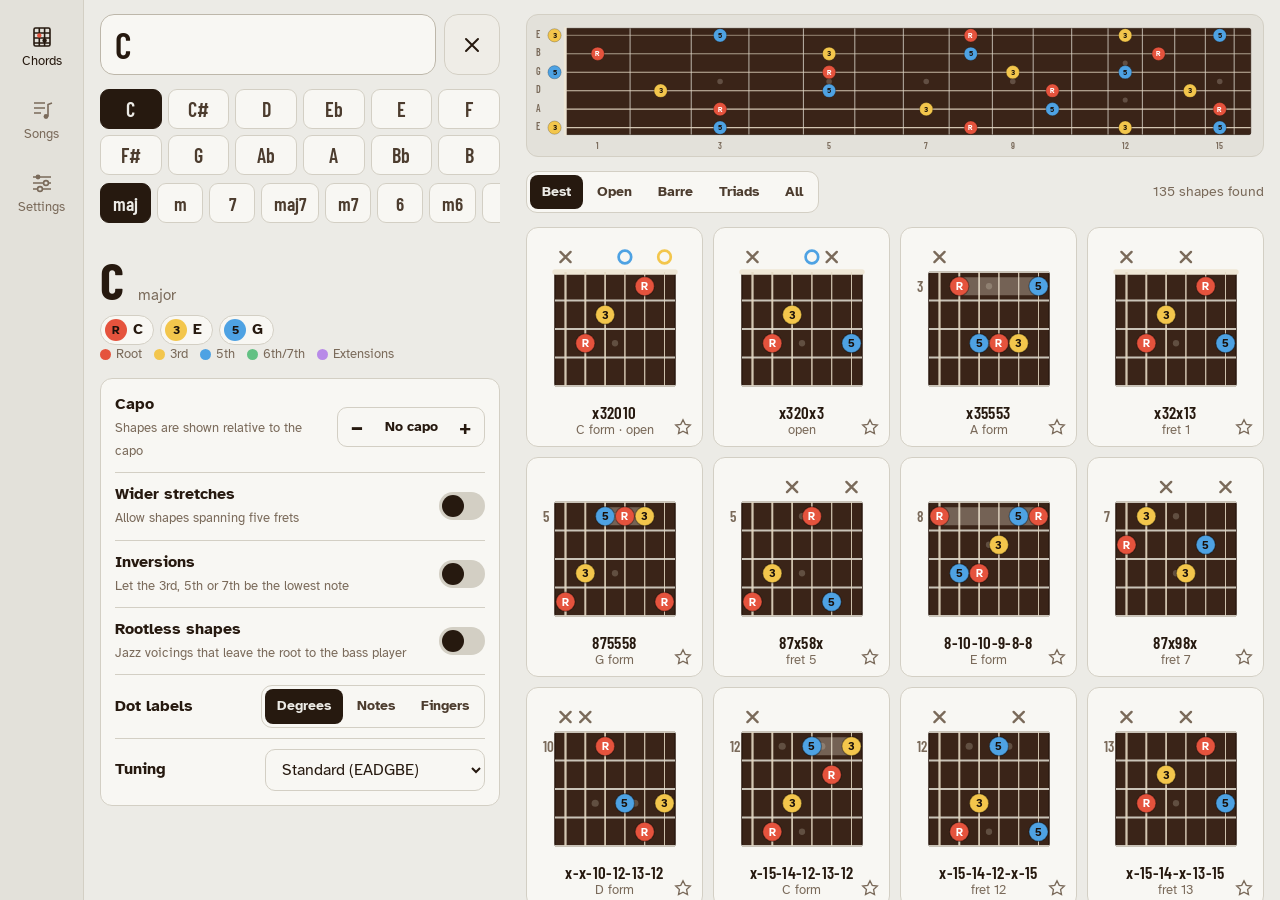
==== index.html @ b43f331a "Fretwise 1.0.0: chord finder, songs, Android shell Co-Authored-By: Claude Opus 5.5 <noreply@anthropi" ====
<!doctype html>
<html lang="en">
<head>
<meta charset="utf-8">
<meta name="viewport" content="width=device-width, initial-scale=1, viewport-fit=cover">
<title>Fretwise</title>
<meta name="description" content="Chord shapes, neck maps and song sheets for guitar.">
<meta name="theme-color" content="#1d1511">
<meta name="apple-mobile-web-app-capable" content="yes">
<meta name="mobile-web-app-capable" content="yes">
<meta name="apple-mobile-web-app-status-bar-style" content="black-translucent">
<meta name="apple-mobile-web-app-title" content="Fretwise">
<link rel="manifest" href="manifest.webmanifest">
<link rel="icon" href="icons/icon-192.png">
<link rel="apple-touch-icon" href="icons/apple-touch-icon.png">
<link rel="stylesheet" href="css/app.css">
</head>
<body>
<div id="app">
  <main id="view" tabindex="-1"></main>
  <nav class="tabs" aria-label="Sections">
    <button data-go="#/chords" aria-label="Chords">
      <svg viewBox="0 0 26 26" fill="none" stroke="currentColor" stroke-width="1.6" aria-hidden="true"><rect x="5" y="4" width="16" height="18" rx="1.5"/><path d="M5 9h16M5 14h16M5 19h16M10.3 4v18M15.6 4v18"/><circle class="ac" cx="10.3" cy="11.5" r="2.2" fill="currentColor" stroke="none"/><circle cx="15.6" cy="16.5" r="2.2" fill="currentColor" stroke="none"/></svg>
      <span>Chords</span>
    </button>
    <button data-go="#/songs" aria-label="Songs">
      <svg viewBox="0 0 26 26" fill="none" stroke="currentColor" stroke-width="1.6" aria-hidden="true"><path d="M5 6h11M5 11h11M5 16h7"/><path d="M19 19.5V7.5l4-1.5"/><circle class="ac" cx="17" cy="19.5" r="2.4" fill="currentColor" stroke="none"/></svg>
      <span>Songs</span>
    </button>
    <button data-go="#/settings" aria-label="Settings">
      <svg viewBox="0 0 26 26" fill="none" stroke="currentColor" stroke-width="1.6" aria-hidden="true"><path d="M4 7h18M4 13h18M4 19h18"/><circle class="ac" cx="9" cy="7" r="2.4" fill="currentColor" stroke="none"/><circle cx="17" cy="13" r="2.4" fill="var(--bg-2)"/><circle cx="11" cy="19" r="2.4" fill="var(--bg-2)"/></svg>
      <span>Settings</span>
    </button>
  </nav>
</div>
<div id="toast" class="hidden" role="status" aria-live="polite"></div>
<script type="module" src="js/app.js"></script>
</body>
</html>
---- css/app.css ----
@font-face { font-family: "Atkinson"; src: url(../fonts/atkinson-hyperlegible-latin-400-normal.woff2) format("woff2"); font-weight: 400; font-display: swap; }
@font-face { font-family: "Atkinson"; src: url(../fonts/atkinson-hyperlegible-latin-700-normal.woff2) format("woff2"); font-weight: 700; font-display: swap; }
@font-face { font-family: "Barlow C"; src: url(../fonts/barlow-condensed-latin-500-normal.woff2) format("woff2"); font-weight: 500; font-display: swap; }
@font-face { font-family: "Barlow C"; src: url(../fonts/barlow-condensed-latin-600-normal.woff2) format("woff2"); font-weight: 600; font-display: swap; }
@font-face { font-family: "Barlow C"; src: url(../fonts/barlow-condensed-latin-700-normal.woff2) format("woff2"); font-weight: 700; font-display: swap; }

/* Stage: dark, warm, for dim rooms and gigs */
:root, :root[data-theme="stage"] {
  --bg: #1d1511;
  --bg-2: #241a15;
  --panel: #2b201a;
  --panel-2: #352820;
  --line: #4a392d;
  --line-2: #5d483a;
  --ink: #f2eadf;
  --ink-2: #d2c4b2;
  --muted: #a08d79;
  --chord: #f0bc68;
  --focus: #8fd0ff;
  --on-accent: #1d1511;
  --shadow: 0 10px 30px rgba(0, 0, 0, .45);
  color-scheme: dark;
}
/* Day: pale, for practice by a window */
:root[data-theme="day"] {
  --bg: #ecebe6;
  --bg-2: #e3e1da;
  --panel: #f8f7f3;
  --panel-2: #efede7;
  --line: #d3cfc4;
  --line-2: #bdb7aa;
  --ink: #26190f;
  --ink-2: #4c3c2e;
  --muted: #7a6a5a;
  --chord: #a3511c;
  --focus: #1d6fb8;
  --on-accent: #fff;
  --shadow: 0 10px 30px rgba(60, 40, 20, .18);
  color-scheme: light;
}
@media (prefers-color-scheme: light) {
  :root:not([data-theme]) , :root[data-theme="auto"] {
    --bg: #ecebe6; --bg-2: #e3e1da; --panel: #f8f7f3; --panel-2: #efede7; --line: #d3cfc4; --line-2: #bdb7aa;
    --ink: #26190f; --ink-2: #4c3c2e; --muted: #7a6a5a; --chord: #a3511c; --focus: #1d6fb8; --on-accent: #fff;
    --shadow: 0 10px 30px rgba(60, 40, 20, .18); color-scheme: light;
  }
}
:root {
  /* Degree colours: the same in both themes so a shape always reads the same */
  --deg-root: #e5533d;
  --deg-third: #f3c64c;
  --deg-fifth: #4ea2e3;
  --deg-seventh: #63c184;
  --deg-ext: #b88ae8;
  --deg-bass: #a8a196;
  /* The fretboard itself */
  --wood: #3a2418;
  --wood-edge: #2a190f;
  --fret: #c9c3b8;
  --nut: #efe7d6;
  --string: #e4d8c3;
  --inlay: #efe7d8;
  --font-ui: "Atkinson", system-ui, -apple-system, "Segoe UI", Roboto, sans-serif;
  --font-chord: "Barlow C", "Roboto Condensed", "Arial Narrow", sans-serif;
  --r: 12px;
  --safe-t: env(safe-area-inset-top, 0px);
  --safe-b: env(safe-area-inset-bottom, 0px);
  --safe-l: env(safe-area-inset-left, 0px);
  --safe-r: env(safe-area-inset-right, 0px);
}

* { box-sizing: border-box; }
html, body { margin: 0; height: 100%; }
body {
  background: var(--bg);
  color: var(--ink);
  font: 400 16px/1.45 var(--font-ui);
  -webkit-text-size-adjust: 100%;
  -webkit-tap-highlight-color: transparent;
  overscroll-behavior-y: none;
}
button, input, select, textarea { font: inherit; color: inherit; }
button { cursor: pointer; }
:focus-visible { outline: 2px solid var(--focus); outline-offset: 2px; }
.hidden { display: none !important; }
.muted { color: var(--muted); }
.sr { position: absolute; width: 1px; height: 1px; overflow: hidden; clip: rect(0 0 0 0); }

/* ---------- shell ---------- */
#app { display: grid; height: 100%; grid-template-rows: 1fr auto; }
#view { overflow-y: auto; overflow-x: hidden; -webkit-overflow-scrolling: touch; padding-top: var(--safe-t); padding-left: var(--safe-l); padding-right: var(--safe-r); }
nav.tabs {
  display: flex; justify-content: space-around;
  background: var(--bg-2); border-top: 1px solid var(--line);
  padding: 4px 8px calc(4px + var(--safe-b));
}
nav.tabs button {
  flex: 1; max-width: 160px; background: none; border: 0; padding: 6px 4px 4px;
  display: flex; flex-direction: column; align-items: center; gap: 2px;
  color: var(--muted); font-size: 13px; border-radius: 10px;
}
nav.tabs button svg { width: 26px; height: 26px; }
nav.tabs button[aria-current="page"] { color: var(--ink); }
nav.tabs button[aria-current="page"] svg .ac { fill: var(--deg-root); }

@media (min-width: 900px) {
  #app { grid-template-columns: 84px 1fr; grid-template-rows: 1fr; }
  nav.tabs { order: -1; flex-direction: column; justify-content: flex-start; gap: 6px; border-top: 0; border-right: 1px solid var(--line); padding: calc(14px + var(--safe-t)) 6px 14px calc(6px + var(--safe-l)); }
  nav.tabs button { flex: 0; padding: 10px 4px; }
  #view { padding-left: 0; }
}

.page { padding: 14px 16px 40px; max-width: 1400px; margin: 0 auto; }
.page h1 { font: 700 26px/1.2 var(--font-ui); margin: 6px 0 14px; letter-spacing: -.01em; }
.row { display: flex; gap: 8px; align-items: center; flex-wrap: wrap; }
.grow { flex: 1; min-width: 0; }

.btn {
  display: inline-flex; align-items: center; justify-content: center; gap: 6px;
  min-height: 42px; padding: 0 14px; border-radius: 10px;
  background: var(--panel-2); border: 1px solid var(--line); color: var(--ink);
  font-weight: 700; font-size: 15px; white-space: nowrap;
}
.btn svg { width: 20px; height: 20px; }
.btn.pri { background: var(--ink); color: var(--bg); border-color: var(--ink); }
.btn.ghost { background: none; border-color: transparent; }
.btn.sm { min-height: 34px; padding: 0 10px; font-size: 14px; border-radius: 8px; }
.btn.icon { padding: 0; width: 42px; }
.btn.sm.icon { width: 34px; }
.btn.danger { color: var(--deg-root); }
.btn:disabled { opacity: .4; cursor: default; }

.inp, .sel, textarea.inp {
  background: var(--panel); border: 1px solid var(--line); border-radius: 10px;
  min-height: 42px; padding: 8px 12px; width: 100%;
}
textarea.inp { min-height: 50vh; font: 400 15px/1.5 ui-monospace, "SF Mono", Menlo, Consolas, monospace; resize: vertical; white-space: pre; overflow-wrap: normal; overflow-x: auto; }
label.f { display: grid; gap: 4px; font-size: 14px; color: var(--muted); }
label.f > span { font-weight: 700; color: var(--ink-2); }

.seg { display: inline-flex; background: var(--panel); border: 1px solid var(--line); border-radius: 11px; padding: 3px; gap: 2px; overflow-x: auto; max-width: 100%; scrollbar-width: none; }
.seg::-webkit-scrollbar { display: none; }
.seg button { border: 0; background: none; padding: 7px 12px; border-radius: 8px; color: var(--ink-2); font-weight: 700; font-size: 14px; white-space: nowrap; }
.seg button[aria-pressed="true"] { background: var(--ink); color: var(--bg); }

.stepper { display: inline-flex; align-items: center; background: var(--panel); border: 1px solid var(--line); border-radius: 10px; }
.stepper button { background: none; border: 0; width: 38px; height: 38px; font-size: 20px; font-weight: 700; color: var(--ink); }
.stepper output { min-width: 70px; text-align: center; font-weight: 700; font-size: 14px; }
.stepper output small { display: block; font-weight: 400; color: var(--muted); font-size: 11.5px; line-height: 1; }

.toggle { display: flex; align-items: center; gap: 12px; padding: 10px 0; }
.toggle input { appearance: none; width: 46px; height: 28px; border-radius: 14px; background: var(--line); position: relative; flex: none; margin: 0; transition: background .15s; }
.toggle input::after { content: ""; position: absolute; top: 3px; left: 3px; width: 22px; height: 22px; border-radius: 50%; background: var(--ink); transition: transform .15s; }
.toggle input:checked { background: var(--deg-seventh); }
.toggle input:checked::after { transform: translateX(18px); background: #fff; }
.toggle .t { flex: 1; }
.toggle .t b { display: block; }
.toggle .t small { color: var(--muted); }

/* ---------- chord finder ---------- */
.finder { display: grid; gap: 14px; grid-template-columns: minmax(0, 1fr); }
.symbol-bar { display: flex; gap: 8px; align-items: stretch; }
.symbol-input {
  flex: 1; min-width: 0; background: var(--panel); border: 1px solid var(--line-2); border-radius: 14px;
  font: 600 36px/1 var(--font-chord); padding: 8px 14px; color: var(--ink); letter-spacing: .01em;
}
.symbol-input::placeholder { color: var(--muted); font-weight: 500; }
.symbol-bar .btn { min-height: 56px; width: 56px; border-radius: 14px; padding: 0; }
.symbol-bar .btn svg { width: 24px; height: 24px; }

.keypad { display: grid; gap: 8px; grid-template-columns: minmax(0, 1fr); }
.roots { display: grid; grid-template-columns: repeat(6, 1fr); gap: 6px; }
.roots button, .quals button {
  background: var(--panel); border: 1px solid var(--line); border-radius: 9px; min-height: 40px;
  font: 600 20px/1 var(--font-chord); color: var(--ink-2);
}
.roots button[aria-pressed="true"], .quals button[aria-pressed="true"] { background: var(--ink); color: var(--bg); border-color: var(--ink); }
.quals { display: flex; gap: 6px; overflow-x: auto; padding-bottom: 2px; scrollbar-width: none; }
.quals::-webkit-scrollbar { display: none; }
.quals button { flex: none; padding: 0 12px; font-size: 19px; min-width: 46px; }
.recent { display: flex; gap: 6px; flex-wrap: wrap; align-items: center; }
.recent .lbl { font-size: 13px; color: var(--muted); margin-right: 2px; }
.recent button { background: none; border: 1px solid var(--line); border-radius: 999px; padding: 3px 11px; font: 600 17px/1.2 var(--font-chord); color: var(--ink-2); }

.chord-head { display: flex; align-items: baseline; gap: 14px; flex-wrap: wrap; }
.chord-head h2 { font: 700 52px/1 var(--font-chord); margin: 0; letter-spacing: -.005em; }
.chord-head .desc { color: var(--muted); font-size: 15px; }
.tones { display: flex; gap: 6px; flex-wrap: wrap; margin-top: 8px; }
.tone { display: inline-flex; align-items: center; gap: 6px; padding: 3px 10px 3px 4px; border-radius: 999px; background: var(--panel); border: 1px solid var(--line); font-size: 15px; }
.tone i { font: 700 12px/1 var(--font-ui); font-style: normal; min-width: 22px; height: 22px; padding: 0 5px; border-radius: 11px; display: inline-grid; place-items: center; color: #1b120c; }
.tone.opt { opacity: .7; border-style: dashed; }
.tone b { font-weight: 700; }
.hint { color: var(--muted); font-size: 14px; }
.err { color: var(--deg-root); font-weight: 700; }

.neck-wrap { overflow-x: auto; border-radius: 12px; background: var(--bg-2); border: 1px solid var(--line); padding: 8px 6px 2px; scrollbar-width: thin; }
.neck-wrap svg { display: block; width: 860px; height: auto; }
@media (min-width: 1150px) { .neck-wrap svg { width: 100%; } }

.shape-tools { display: flex; gap: 10px; flex-wrap: wrap; align-items: center; justify-content: space-between; }
.count { color: var(--muted); font-size: 14px; }
.group-title { font: 700 15px/1.2 var(--font-ui); color: var(--ink-2); margin: 16px 0 8px; }

.vgrid { display: grid; grid-template-columns: repeat(auto-fill, minmax(150px, 1fr)); gap: 10px; }
@media (max-width: 420px) { .vgrid { grid-template-columns: repeat(2, 1fr); gap: 8px; } }
.vcard {
  position: relative; background: var(--panel); border: 1px solid var(--line); border-radius: var(--r);
  padding: 8px 6px 8px; display: flex; flex-direction: column; align-items: center; text-align: center;
}
.vcard[aria-selected="true"] { border-color: var(--ink-2); box-shadow: 0 0 0 1px var(--ink-2) inset; }
.vcard .hit { position: absolute; inset: 0; background: none; border: 0; border-radius: var(--r); }
.vcard svg.cbox { width: 100%; max-width: 150px; height: auto; pointer-events: none; }
.vcard .cap { font: 600 17px/1.15 var(--font-chord); color: var(--ink); letter-spacing: .02em; margin-top: 2px; }
.vcard .tags { font-size: 12.5px; color: var(--muted); line-height: 1.25; min-height: 1.25em; }
.vcard .star { position: absolute; bottom: 2px; right: 2px; z-index: 1; background: none; border: 0; width: 34px; height: 34px; display: grid; place-items: center; color: var(--muted); }
.vcard .star svg { width: 20px; height: 20px; }
.vcard .star[aria-pressed="true"] { color: var(--deg-third); }
.more { display: flex; justify-content: center; margin-top: 14px; }

/* chord box drawing */
svg .wood { fill: var(--wood); stroke: var(--wood-edge); stroke-width: 1; }
svg .fret { stroke: var(--fret); stroke-width: 1.2; }
svg .nut { stroke: var(--nut); stroke-width: 3.6; stroke-linecap: round; }
svg .string { stroke: var(--string); opacity: .9; }
svg .inlay { fill: var(--inlay); opacity: .22; }
svg .fretno { font: 600 10px var(--font-chord); fill: var(--muted); }
svg .mute { stroke: var(--muted); stroke-width: 1.6; stroke-linecap: round; fill: none; }
svg .barre { fill: var(--nut); opacity: .32; }
svg .open { fill: none; stroke-width: 1.8; }
svg .open.deg-root { stroke: var(--deg-root); }
svg .open.deg-third { stroke: var(--deg-third); }
svg .open.deg-fifth { stroke: var(--deg-fifth); }
svg .open.deg-seventh { stroke: var(--deg-seventh); }
svg .open.deg-ext { stroke: var(--deg-ext); }
svg .open.deg-bass, svg .open.deg-x { stroke: var(--deg-bass); }
svg .dot circle, svg .nd circle { stroke: rgba(0, 0, 0, .35); stroke-width: .8; }
svg .dot text { font: 700 7.4px var(--font-ui); fill: #1b120c; }
svg .dot text.small { font-size: 6px; }
svg .deg-root circle { fill: var(--deg-root); }
svg .deg-third circle { fill: var(--deg-third); }
svg .deg-fifth circle { fill: var(--deg-fifth); }
svg .deg-seventh circle { fill: var(--deg-seventh); }
svg .deg-ext circle { fill: var(--deg-ext); }
svg .deg-bass circle { fill: var(--deg-bass); }
svg .deg-root text { fill: #fff; }
svg.neck .strname { font: 600 13px var(--font-chord); fill: var(--muted); }
svg.neck .fretno { font-size: 12px; }
svg.neck .nd text { font: 700 9.6px var(--font-ui); fill: #1b120c; pointer-events: none; }
svg.neck .nd.deg-root text { fill: #fff; }
svg.neck .nd.dim circle { fill-opacity: .18; stroke-width: 1.2; }
svg.neck .nd.dim.deg-root circle { stroke: var(--deg-root); }
svg.neck .nd.dim.deg-third circle { stroke: var(--deg-third); }
svg.neck .nd.dim.deg-fifth circle { stroke: var(--deg-fifth); }
svg.neck .nd.dim.deg-seventh circle { stroke: var(--deg-seventh); }
svg.neck .nd.dim.deg-ext circle { stroke: var(--deg-ext); }
svg.neck .nd.dim text { fill: var(--ink-2); opacity: .75; }
svg.neck .nd { cursor: pointer; }
svg.neck .mutex { font: 700 13px var(--font-ui); fill: var(--muted); }

.legend { display: flex; gap: 12px; flex-wrap: wrap; font-size: 13px; color: var(--muted); }
.legend span { display: inline-flex; align-items: center; gap: 5px; }
.legend i { width: 11px; height: 11px; border-radius: 50%; display: inline-block; }

.opts-inline { display: none; }
@media (min-width: 900px) { .opts-inline { display: block; } .opts-btn { display: none !important; } }
.options-panel { background: var(--panel); border: 1px solid var(--line); border-radius: var(--r); padding: 4px 14px; }
.options-panel .toggle + .toggle { border-top: 1px solid var(--line); }

@media (min-width: 900px) {
  .finder { grid-template-columns: minmax(330px, 400px) minmax(0, 1fr); align-items: start; column-gap: 26px; }
  .finder .left { position: sticky; top: 14px; display: grid; gap: 14px; }
  .finder .right { display: grid; gap: 14px; min-width: 0; }
  .finder .neck-row { grid-column: 1 / -1; }
}
.finder .left, .finder .right { display: grid; gap: 14px; min-width: 0; grid-template-columns: minmax(0, 1fr); }

/* ---------- songs ---------- */
.song-list { display: grid; gap: 8px; }
.song-item {
  display: grid; grid-template-columns: 1fr auto; gap: 2px 10px; text-align: left; width: 100%;
  background: var(--panel); border: 1px solid var(--line); border-radius: var(--r); padding: 12px 14px;
}
.song-item .t { font-weight: 700; font-size: 17px; }
.song-item .a { color: var(--muted); font-size: 14px; grid-column: 1; }
.song-item .k { grid-row: 1 / span 2; grid-column: 2; align-self: center; font: 600 22px/1 var(--font-chord); color: var(--chord); }
.song-item .ch { grid-column: 1 / -1; font: 500 15px/1.3 var(--font-chord); color: var(--ink-2); white-space: nowrap; overflow: hidden; text-overflow: ellipsis; }
.empty { text-align: center; padding: 40px 16px; color: var(--muted); }
.empty b { display: block; color: var(--ink); font-size: 18px; margin-bottom: 4px; }

.song-top { position: sticky; top: 0; z-index: 5; background: var(--bg); padding: 10px 16px 10px; border-bottom: 1px solid var(--line); }
.song-top .title { display: flex; align-items: center; gap: 8px; }
.song-top h1 { font: 700 21px/1.15 var(--font-ui); margin: 0; }
.song-top .by { color: var(--muted); font-size: 14px; }
.song-tools { display: flex; gap: 8px; flex-wrap: wrap; align-items: center; margin-top: 10px; }
.song-tools .sounds { font-size: 13px; color: var(--muted); }
@media (max-width: 899px) {
  .song-tools { flex-wrap: nowrap; overflow-x: auto; margin: 10px -16px 0; padding: 0 16px; scrollbar-width: none; }
  .song-tools::-webkit-scrollbar { display: none; }
  .song-tools > * { flex: none; }
}
.song-body-wrap { display: grid; }
@media (min-width: 900px) {
  .song-body-wrap { grid-template-columns: 1fr 300px; }
  .song-body-wrap .side { position: sticky; top: 132px; align-self: start; max-height: calc(100vh - 150px); overflow-y: auto; padding: 14px 16px 30px 6px; }
  .song-body-wrap .side .vgrid { grid-template-columns: 1fr 1fr; }
}
@media (max-width: 899px) { .song-body-wrap .side { display: none; } }
.song-strip { display: flex; gap: 8px; overflow-x: auto; padding: 10px 16px 4px; scrollbar-width: none; }
.song-strip::-webkit-scrollbar { display: none; }
.song-strip .vcard { flex: none; width: 104px; padding: 4px 4px 6px; }
.song-strip .vcard .cap { font-size: 18px; }
.song-strip .vcard .tags { display: none; }
@media (min-width: 900px) { .song-strip { display: none; } }

.song-body { padding: 10px 16px 50vh; font-size: var(--song-font, 20px); line-height: 1.25; max-width: 900px; }
.song-body .meta { color: var(--muted); font-size: 14px; margin-bottom: 10px; }
.sec { margin: 0 0 1.1em; }
.sec-label { font: 700 .72em/1.2 var(--font-ui); color: var(--muted); margin-bottom: .35em; }
.sec.chorus { border-left: 3px solid var(--line-2); padding-left: .7em; }
.line { display: flex; flex-wrap: wrap; align-items: flex-end; min-height: 1.25em; }
.line + .line { margin-top: .12em; }
.chunk { display: inline-flex; flex-direction: column; white-space: pre; }
.chunk .c { font: 600 1.02em/1.15 var(--font-chord); color: var(--chord); padding-right: .4em; min-height: 1.15em; cursor: pointer; }
.chunk .c:empty { cursor: default; }
.line.nochords .c { display: none; }
.line.chords-only .l { display: none; }
.line.chords-only .c { padding-right: .9em; }
.cmt { font-style: italic; color: var(--muted); font-size: .8em; margin: .3em 0; }
.ref { font-weight: 700; color: var(--ink-2); font-size: .85em; }
.blank { height: .7em; }
pre.tab { font: 400 .7em/1.3 ui-monospace, Menlo, Consolas, monospace; overflow-x: auto; margin: .3em 0; }
.grid-bars { display: grid; grid-template-columns: repeat(4, 1fr); border-left: 2px solid var(--line-2); margin-bottom: 4px; }
.grid-bars .bar { border-right: 2px solid var(--line-2); padding: .25em .5em; min-height: 2.2em; display: flex; gap: .6em; align-items: center; font: 600 1.05em/1.1 var(--font-chord); color: var(--chord); }
.grid-bars .bar .rn { display: block; font: 400 .55em/1 var(--font-ui); color: var(--muted); }
.grid-bars .bar span { cursor: pointer; }

.chart .sec-chart { margin-bottom: 1.1em; }
.chips { display: flex; flex-wrap: wrap; gap: .4em; }
.chip { background: var(--panel); border: 1px solid var(--line); border-radius: 10px; padding: .25em .6em .3em; text-align: center; cursor: pointer; }
.chip b { display: block; font: 600 1.05em/1.1 var(--font-chord); color: var(--chord); }
.chip small { display: block; font-size: .6em; color: var(--muted); }

/* ---------- sheet (bottom sheet / dialog) ---------- */
.scrim { position: fixed; inset: 0; background: rgba(10, 6, 4, .55); z-index: 40; }
.sheet {
  position: fixed; left: 0; right: 0; bottom: 0; z-index: 41; max-height: 86vh; overflow-y: auto;
  background: var(--bg-2); border-top: 1px solid var(--line-2); border-radius: 18px 18px 0 0;
  padding: 10px 16px calc(20px + var(--safe-b)); box-shadow: var(--shadow);
}
@media (min-width: 900px) {
  .sheet { left: 50%; right: auto; bottom: auto; top: 50%; transform: translate(-50%, -50%); width: min(760px, 92vw); border-radius: 18px; border: 1px solid var(--line-2); }
}
.sheet .grab { width: 40px; height: 4px; border-radius: 2px; background: var(--line-2); margin: 0 auto 10px; }
.sheet h2 { font: 700 20px/1.2 var(--font-ui); margin: 0 0 4px; }
.sheet .sheet-head { display: flex; align-items: center; justify-content: space-between; gap: 10px; margin-bottom: 10px; }

#toast { position: fixed; left: 50%; bottom: calc(86px + var(--safe-b)); transform: translateX(-50%); background: var(--ink); color: var(--bg); padding: 10px 16px; border-radius: 10px; font-weight: 700; z-index: 60; box-shadow: var(--shadow); max-width: 90vw; text-align: center; }

/* ---------- settings ---------- */
.settings { display: grid; gap: 18px; max-width: 720px; }
.settings section { background: var(--panel); border: 1px solid var(--line); border-radius: var(--r); padding: 6px 16px 10px; }
.settings h2 { font: 700 15px/1.2 var(--font-ui); color: var(--ink-2); margin: 12px 0 6px; }
.settings .f { margin: 8px 0 12px; }
.settings .toggle + .toggle { border-top: 1px solid var(--line); }
.settings p { color: var(--muted); font-size: 14px; margin: 6px 0 10px; }

.editor { display: grid; gap: 12px; max-width: 980px; }
.editor .meta-fields { display: grid; grid-template-columns: 1fr 1fr; gap: 10px; }
@media (max-width: 560px) { .editor .meta-fields { grid-template-columns: 1fr; } }
.editor .help { font-size: 14px; color: var(--muted); }
.editor .help code { background: var(--panel-2); padding: 1px 5px; border-radius: 5px; color: var(--ink-2); }

@media (prefers-reduced-motion: reduce) { * { transition: none !important; scroll-behavior: auto !important; } }
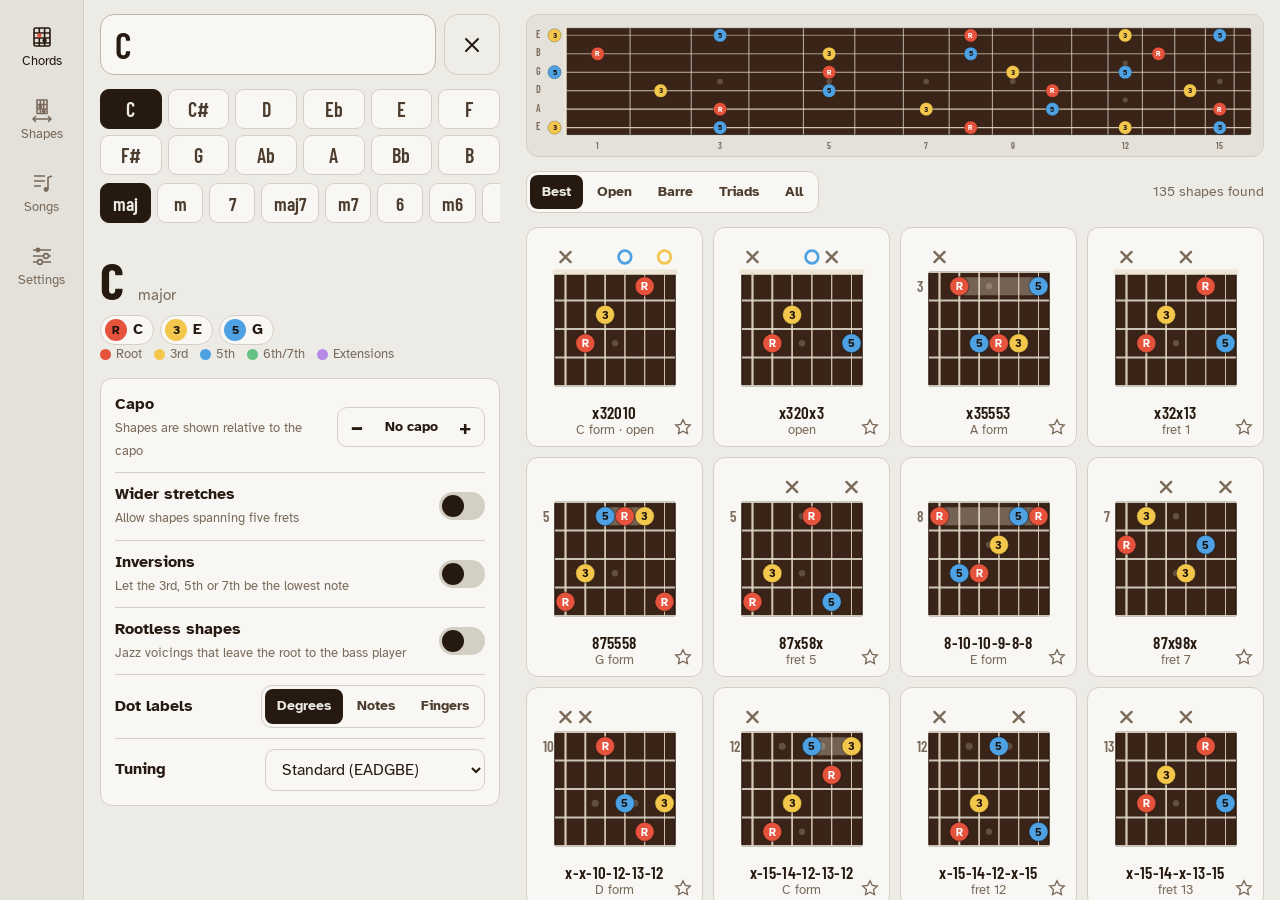
==== commit 1e85371b: "1.1.0: Shapes tab — movable chord shapes by quality with neck practice Co-Authored-By: Claude Opus 5" ====
--- a/index.html
+++ b/index.html
@@ -23,6 +23,10 @@
       <svg viewBox="0 0 26 26" fill="none" stroke="currentColor" stroke-width="1.6" aria-hidden="true"><rect x="5" y="4" width="16" height="18" rx="1.5"/><path d="M5 9h16M5 14h16M5 19h16M10.3 4v18M15.6 4v18"/><circle class="ac" cx="10.3" cy="11.5" r="2.2" fill="currentColor" stroke="none"/><circle cx="15.6" cy="16.5" r="2.2" fill="currentColor" stroke="none"/></svg>
       <span>Chords</span>
     </button>
+    <button data-go="#/shapes" aria-label="Shapes">
+      <svg viewBox="0 0 26 26" fill="none" stroke="currentColor" stroke-width="1.6" stroke-linecap="round" stroke-linejoin="round" aria-hidden="true"><path d="M8 3h10M8 7.5h10M8 12h10M8 16.5h10M8 3v13.5M11.3 3v13.5M14.7 3v13.5M18 3v13.5"/><circle class="ac" cx="11.3" cy="9.75" r="2" fill="currentColor" stroke="none"/><circle cx="14.7" cy="14.25" r="2" fill="currentColor" stroke="none"/><path d="M4 22h18M6.5 19.5L4 22l2.5 2.5M19.5 19.5L22 22l-2.5 2.5"/></svg>
+      <span>Shapes</span>
+    </button>
     <button data-go="#/songs" aria-label="Songs">
       <svg viewBox="0 0 26 26" fill="none" stroke="currentColor" stroke-width="1.6" aria-hidden="true"><path d="M5 6h11M5 11h11M5 16h7"/><path d="M19 19.5V7.5l4-1.5"/><circle class="ac" cx="17" cy="19.5" r="2.4" fill="currentColor" stroke="none"/></svg>
       <span>Songs</span>
--- a/css/app.css
+++ b/css/app.css
@@ -371,3 +371,38 @@
 .editor .help code { background: var(--panel-2); padding: 1px 5px; border-radius: 5px; color: var(--ink-2); }
 
 @media (prefers-reduced-motion: reduce) { * { transition: none !important; scroll-behavior: auto !important; } }
+
+/* ---------- shapes ---------- */
+.quals.wrap { flex-wrap: wrap; overflow: visible; }
+@media (max-width: 899px) { .quals.wrap { flex-wrap: nowrap; overflow-x: auto; margin: 0 -16px; padding: 0 16px 2px; } }
+.shapes-lib { display: grid; gap: 12px; grid-template-columns: minmax(0, 1fr); }
+.shapes-lib h1 { margin-bottom: 2px; }
+.shapes-lib .chord-head { margin-top: 6px; }
+.chipbox { display: inline-flex; align-items: center; gap: 7px; min-height: 38px; padding: 0 12px; border: 1px solid var(--line); border-radius: 10px; background: var(--panel); font-weight: 700; font-size: 14px; color: var(--ink-2); cursor: pointer; }
+.chipbox input { appearance: none; width: 16px; height: 16px; border: 1.6px solid var(--line-2); border-radius: 4px; margin: 0; display: grid; place-items: center; }
+.chipbox input:checked { background: var(--ink); border-color: var(--ink); }
+.chipbox input:checked::after { content: ""; width: 8px; height: 4px; border: solid var(--bg); border-width: 0 0 2px 2px; transform: translateY(-1px) rotate(-45deg); }
+a.vcard.shape { color: inherit; text-decoration: none; }
+a.vcard.shape svg.cbox { pointer-events: none; }
+
+.practice { display: grid; gap: 16px; grid-template-columns: minmax(0, 1fr); padding-top: 16px; }
+.pr-left, .pr-right { display: grid; gap: 14px; min-width: 0; grid-template-columns: minmax(0, 1fr); align-content: start; }
+.pr-box { background: var(--panel); border: 1px solid var(--line); border-radius: var(--r); padding: 12px 8px 4px; display: flex; justify-content: center; }
+.pr-box svg.cbox { width: 100%; max-width: 230px; height: auto; }
+.name-card { display: grid; gap: 2px; justify-items: start; text-align: left; width: 100%; background: var(--panel); border: 1px solid var(--line-2); border-radius: var(--r); padding: 10px 14px 12px; color: var(--muted); font-size: 14px; }
+.name-card .q { font: 700 44px/1 var(--font-chord); color: var(--chord); }
+.name-card.hidden-name { border-style: dashed; }
+.name-card.hidden-name .q { color: var(--muted); }
+.pr-controls { display: grid; gap: 12px; }
+.pr-move { display: flex; gap: 8px; flex-wrap: wrap; align-items: center; }
+.pr-left .toggle { padding: 2px 4px; }
+@media (min-width: 900px) {
+  .practice { grid-template-columns: minmax(260px, 320px) minmax(0, 1fr); column-gap: 26px; align-items: start; }
+}
+@media (max-width: 899px) {
+  .practice { grid-template-columns: minmax(0, 1fr); }
+  .pr-left { grid-template-columns: 132px minmax(0, 1fr); align-items: start; }
+  .pr-left .pr-box { grid-row: span 2; padding: 6px 4px 0; }
+  .name-card .q { font-size: 34px; }
+  .pr-move .seg, .pr-auto .seg { max-width: 100%; }
+}
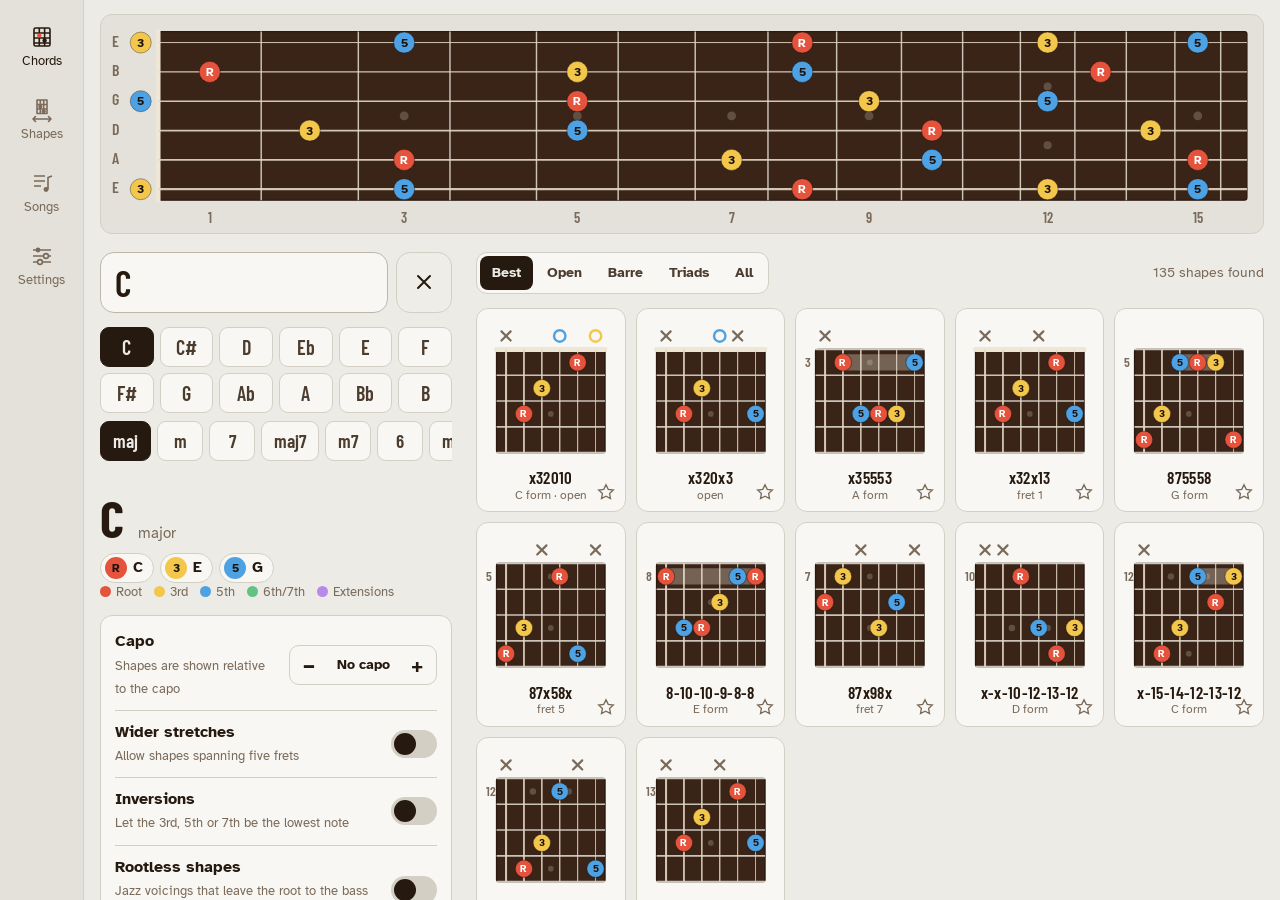
==== commit 53dd3387: "1.2.0: scale the interface to the screen on tablets Everything in the stylesheet is in rem; a small " ====
--- a/index.html
+++ b/index.html
@@ -14,6 +14,34 @@
 <link rel="icon" href="icons/icon-192.png">
 <link rel="apple-touch-icon" href="icons/apple-touch-icon.png">
 <link rel="stylesheet" href="css/app.css">
+<script>
+// Interface size. Everything in the stylesheet is in rem, so this one number scales the whole app.
+// Tablets aim for a layout about 980pt wide in portrait and 1240pt in landscape; phones and desktops stay at 1.
+(function () {
+  var SIZES = { smaller: 0.85, auto: 1, larger: 1.15, largest: 1.3 };
+  function apply() {
+    var size = "auto";
+    try { size = JSON.parse(localStorage.getItem("fretwise.prefs") || "{}").uiSize || "auto"; } catch (e) {}
+    var w = window.innerWidth, h = window.innerHeight;
+    var touch = (navigator.maxTouchPoints || 0) > 0 || (window.matchMedia && matchMedia("(pointer: coarse)").matches);
+    var tablet = touch && Math.min(w, h) >= 700;
+    var s = 1;
+    if (tablet) s = Math.min(2.2, Math.max(1.1, w / (h >= w ? 980 : 1240)));
+    s *= SIZES[size] || 1;
+    var eff = w / s, r = document.documentElement;
+    r.style.fontSize = (16 * s).toFixed(2) + "px";
+    r.classList.toggle("tablet", tablet);
+    r.classList.toggle("wide", eff >= 900);
+    r.classList.toggle("xwide", eff >= 1150);
+    r.classList.toggle("small", eff <= 560);
+    r.classList.toggle("narrow", eff <= 420);
+  }
+  window.__fwScale = apply;
+  apply();
+  window.addEventListener("resize", apply);
+  window.addEventListener("orientationchange", function () { setTimeout(apply, 120); });
+})();
+</script>
 </head>
 <body>
 <div id="app">
--- a/css/app.css
+++ b/css/app.css
@@ -18,7 +18,7 @@
   --chord: #f0bc68;
   --focus: #8fd0ff;
   --on-accent: #1d1511;
-  --shadow: 0 10px 30px rgba(0, 0, 0, .45);
+  --shadow: 0 0.625rem 1.875rem rgba(0, 0, 0, .45);
   color-scheme: dark;
 }
 /* Day: pale, for practice by a window */
@@ -35,14 +35,14 @@
   --chord: #a3511c;
   --focus: #1d6fb8;
   --on-accent: #fff;
-  --shadow: 0 10px 30px rgba(60, 40, 20, .18);
+  --shadow: 0 0.625rem 1.875rem rgba(60, 40, 20, .18);
   color-scheme: light;
 }
 @media (prefers-color-scheme: light) {
   :root:not([data-theme]) , :root[data-theme="auto"] {
     --bg: #ecebe6; --bg-2: #e3e1da; --panel: #f8f7f3; --panel-2: #efede7; --line: #d3cfc4; --line-2: #bdb7aa;
     --ink: #26190f; --ink-2: #4c3c2e; --muted: #7a6a5a; --chord: #a3511c; --focus: #1d6fb8; --on-accent: #fff;
-    --shadow: 0 10px 30px rgba(60, 40, 20, .18); color-scheme: light;
+    --shadow: 0 0.625rem 1.875rem rgba(60, 40, 20, .18); color-scheme: light;
   }
 }
 :root {
@@ -62,7 +62,7 @@
   --inlay: #efe7d8;
   --font-ui: "Atkinson", system-ui, -apple-system, "Segoe UI", Roboto, sans-serif;
   --font-chord: "Barlow C", "Roboto Condensed", "Arial Narrow", sans-serif;
-  --r: 12px;
+  --r: 0.75rem;
   --safe-t: env(safe-area-inset-top, 0px);
   --safe-b: env(safe-area-inset-bottom, 0px);
   --safe-l: env(safe-area-inset-left, 0px);
@@ -74,14 +74,14 @@
 body {
   background: var(--bg);
   color: var(--ink);
-  font: 400 16px/1.45 var(--font-ui);
+  font: 400 1rem/1.45 var(--font-ui);
   -webkit-text-size-adjust: 100%;
   -webkit-tap-highlight-color: transparent;
   overscroll-behavior-y: none;
 }
 button, input, select, textarea { font: inherit; color: inherit; }
 button { cursor: pointer; }
-:focus-visible { outline: 2px solid var(--focus); outline-offset: 2px; }
+:focus-visible { outline: 0.125rem solid var(--focus); outline-offset: 0.125rem; }
 .hidden { display: none !important; }
 .muted { color: var(--muted); }
 .sr { position: absolute; width: 1px; height: 1px; overflow: hidden; clip: rect(0 0 0 0); }
@@ -92,130 +92,131 @@
 nav.tabs {
   display: flex; justify-content: space-around;
   background: var(--bg-2); border-top: 1px solid var(--line);
-  padding: 4px 8px calc(4px + var(--safe-b));
+  padding: 0.25rem 0.5rem calc(0.25rem + var(--safe-b));
 }
 nav.tabs button {
-  flex: 1; max-width: 160px; background: none; border: 0; padding: 6px 4px 4px;
-  display: flex; flex-direction: column; align-items: center; gap: 2px;
-  color: var(--muted); font-size: 13px; border-radius: 10px;
-}
-nav.tabs button svg { width: 26px; height: 26px; }
+  flex: 1; max-width: 10rem; background: none; border: 0; padding: 0.375rem 0.25rem 0.25rem;
+  display: flex; flex-direction: column; align-items: center; gap: 0.125rem;
+  color: var(--muted); font-size: 0.8125rem; border-radius: 0.625rem;
+}
+nav.tabs button svg { width: 1.625rem; height: 1.625rem; }
 nav.tabs button[aria-current="page"] { color: var(--ink); }
 nav.tabs button[aria-current="page"] svg .ac { fill: var(--deg-root); }
 
-@media (min-width: 900px) {
-  #app { grid-template-columns: 84px 1fr; grid-template-rows: 1fr; }
-  nav.tabs { order: -1; flex-direction: column; justify-content: flex-start; gap: 6px; border-top: 0; border-right: 1px solid var(--line); padding: calc(14px + var(--safe-t)) 6px 14px calc(6px + var(--safe-l)); }
-  nav.tabs button { flex: 0; padding: 10px 4px; }
-  #view { padding-left: 0; }
-}
-
-.page { padding: 14px 16px 40px; max-width: 1400px; margin: 0 auto; }
-.page h1 { font: 700 26px/1.2 var(--font-ui); margin: 6px 0 14px; letter-spacing: -.01em; }
-.row { display: flex; gap: 8px; align-items: center; flex-wrap: wrap; }
+html.wide #app { grid-template-columns: 5.25rem 1fr; grid-template-rows: 1fr; }
+html.wide nav.tabs { order: -1; flex-direction: column; justify-content: flex-start; gap: 0.375rem; border-top: 0; border-right: 1px solid var(--line); padding: calc(0.875rem + var(--safe-t)) 0.375rem 0.875rem calc(0.375rem + var(--safe-l)); }
+html.wide nav.tabs button { flex: 0; padding: 0.625rem 0.25rem; }
+html.wide #view { padding-left: 0; }
+
+
+.page { padding: 0.875rem 1rem 2.5rem; max-width: 87.5rem; margin: 0 auto; }
+.page h1 { font: 700 1.625rem/1.2 var(--font-ui); margin: 0.375rem 0 0.875rem; letter-spacing: -.01em; }
+.row { display: flex; gap: 0.5rem; align-items: center; flex-wrap: wrap; }
 .grow { flex: 1; min-width: 0; }
 
 .btn {
-  display: inline-flex; align-items: center; justify-content: center; gap: 6px;
-  min-height: 42px; padding: 0 14px; border-radius: 10px;
+  display: inline-flex; align-items: center; justify-content: center; gap: 0.375rem;
+  min-height: 2.625rem; padding: 0 0.875rem; border-radius: 0.625rem;
   background: var(--panel-2); border: 1px solid var(--line); color: var(--ink);
-  font-weight: 700; font-size: 15px; white-space: nowrap;
-}
-.btn svg { width: 20px; height: 20px; }
+  font-weight: 700; font-size: 0.9375rem; white-space: nowrap;
+}
+.btn svg { width: 1.25rem; height: 1.25rem; }
 .btn.pri { background: var(--ink); color: var(--bg); border-color: var(--ink); }
 .btn.ghost { background: none; border-color: transparent; }
-.btn.sm { min-height: 34px; padding: 0 10px; font-size: 14px; border-radius: 8px; }
-.btn.icon { padding: 0; width: 42px; }
-.btn.sm.icon { width: 34px; }
+.btn.sm { min-height: 2.125rem; padding: 0 0.625rem; font-size: 0.875rem; border-radius: 0.5rem; }
+.btn.icon { padding: 0; width: 2.625rem; }
+.btn.sm.icon { width: 2.125rem; }
 .btn.danger { color: var(--deg-root); }
 .btn:disabled { opacity: .4; cursor: default; }
 
 .inp, .sel, textarea.inp {
-  background: var(--panel); border: 1px solid var(--line); border-radius: 10px;
-  min-height: 42px; padding: 8px 12px; width: 100%;
-}
-textarea.inp { min-height: 50vh; font: 400 15px/1.5 ui-monospace, "SF Mono", Menlo, Consolas, monospace; resize: vertical; white-space: pre; overflow-wrap: normal; overflow-x: auto; }
-label.f { display: grid; gap: 4px; font-size: 14px; color: var(--muted); }
+  background: var(--panel); border: 1px solid var(--line); border-radius: 0.625rem;
+  min-height: 2.625rem; padding: 0.5rem 0.75rem; width: 100%;
+}
+textarea.inp { min-height: 50vh; font: 400 0.9375rem/1.5 ui-monospace, "SF Mono", Menlo, Consolas, monospace; resize: vertical; white-space: pre; overflow-wrap: normal; overflow-x: auto; }
+label.f { display: grid; gap: 0.25rem; font-size: 0.875rem; color: var(--muted); }
 label.f > span { font-weight: 700; color: var(--ink-2); }
 
-.seg { display: inline-flex; background: var(--panel); border: 1px solid var(--line); border-radius: 11px; padding: 3px; gap: 2px; overflow-x: auto; max-width: 100%; scrollbar-width: none; }
+.seg { display: inline-flex; background: var(--panel); border: 1px solid var(--line); border-radius: 0.6875rem; padding: 0.1875rem; gap: 0.125rem; overflow-x: auto; max-width: 100%; scrollbar-width: none; }
 .seg::-webkit-scrollbar { display: none; }
-.seg button { border: 0; background: none; padding: 7px 12px; border-radius: 8px; color: var(--ink-2); font-weight: 700; font-size: 14px; white-space: nowrap; }
+.seg button { border: 0; background: none; padding: 0.4375rem 0.75rem; border-radius: 0.5rem; color: var(--ink-2); font-weight: 700; font-size: 0.875rem; white-space: nowrap; }
 .seg button[aria-pressed="true"] { background: var(--ink); color: var(--bg); }
 
-.stepper { display: inline-flex; align-items: center; background: var(--panel); border: 1px solid var(--line); border-radius: 10px; }
-.stepper button { background: none; border: 0; width: 38px; height: 38px; font-size: 20px; font-weight: 700; color: var(--ink); }
-.stepper output { min-width: 70px; text-align: center; font-weight: 700; font-size: 14px; }
-.stepper output small { display: block; font-weight: 400; color: var(--muted); font-size: 11.5px; line-height: 1; }
-
-.toggle { display: flex; align-items: center; gap: 12px; padding: 10px 0; }
-.toggle input { appearance: none; width: 46px; height: 28px; border-radius: 14px; background: var(--line); position: relative; flex: none; margin: 0; transition: background .15s; }
-.toggle input::after { content: ""; position: absolute; top: 3px; left: 3px; width: 22px; height: 22px; border-radius: 50%; background: var(--ink); transition: transform .15s; }
+.stepper { display: inline-flex; align-items: center; background: var(--panel); border: 1px solid var(--line); border-radius: 0.625rem; }
+.stepper button { background: none; border: 0; width: 2.375rem; height: 2.375rem; font-size: 1.25rem; font-weight: 700; color: var(--ink); }
+.stepper output { min-width: 4.375rem; text-align: center; font-weight: 700; font-size: 0.875rem; }
+.stepper output small { display: block; font-weight: 400; color: var(--muted); font-size: 0.7188rem; line-height: 1; }
+
+.toggle { display: flex; align-items: center; gap: 0.75rem; padding: 0.625rem 0; }
+.toggle input { appearance: none; width: 2.875rem; height: 1.75rem; border-radius: 0.875rem; background: var(--line); position: relative; flex: none; margin: 0; transition: background .15s; }
+.toggle input::after { content: ""; position: absolute; top: 0.1875rem; left: 0.1875rem; width: 1.375rem; height: 1.375rem; border-radius: 50%; background: var(--ink); transition: transform .15s; }
 .toggle input:checked { background: var(--deg-seventh); }
-.toggle input:checked::after { transform: translateX(18px); background: #fff; }
+.toggle input:checked::after { transform: translateX(1.125rem); background: #fff; }
 .toggle .t { flex: 1; }
 .toggle .t b { display: block; }
 .toggle .t small { color: var(--muted); }
 
 /* ---------- chord finder ---------- */
-.finder { display: grid; gap: 14px; grid-template-columns: minmax(0, 1fr); }
-.symbol-bar { display: flex; gap: 8px; align-items: stretch; }
+.finder { display: grid; gap: 0.875rem; grid-template-columns: minmax(0, 1fr); }
+.symbol-bar { display: flex; gap: 0.5rem; align-items: stretch; }
 .symbol-input {
-  flex: 1; min-width: 0; background: var(--panel); border: 1px solid var(--line-2); border-radius: 14px;
-  font: 600 36px/1 var(--font-chord); padding: 8px 14px; color: var(--ink); letter-spacing: .01em;
+  flex: 1; min-width: 0; background: var(--panel); border: 1px solid var(--line-2); border-radius: 0.875rem;
+  font: 600 2.25rem/1 var(--font-chord); padding: 0.5rem 0.875rem; color: var(--ink); letter-spacing: .01em;
 }
 .symbol-input::placeholder { color: var(--muted); font-weight: 500; }
-.symbol-bar .btn { min-height: 56px; width: 56px; border-radius: 14px; padding: 0; }
-.symbol-bar .btn svg { width: 24px; height: 24px; }
-
-.keypad { display: grid; gap: 8px; grid-template-columns: minmax(0, 1fr); }
-.roots { display: grid; grid-template-columns: repeat(6, 1fr); gap: 6px; }
+.symbol-bar .btn { min-height: 3.5rem; width: 3.5rem; border-radius: 0.875rem; padding: 0; }
+.symbol-bar .btn svg { width: 1.5rem; height: 1.5rem; }
+
+.keypad { display: grid; gap: 0.5rem; grid-template-columns: minmax(0, 1fr); }
+.roots { display: grid; grid-template-columns: repeat(6, 1fr); gap: 0.375rem; }
 .roots button, .quals button {
-  background: var(--panel); border: 1px solid var(--line); border-radius: 9px; min-height: 40px;
-  font: 600 20px/1 var(--font-chord); color: var(--ink-2);
+  background: var(--panel); border: 1px solid var(--line); border-radius: 0.5625rem; min-height: 2.5rem;
+  font: 600 1.25rem/1 var(--font-chord); color: var(--ink-2);
 }
 .roots button[aria-pressed="true"], .quals button[aria-pressed="true"] { background: var(--ink); color: var(--bg); border-color: var(--ink); }
-.quals { display: flex; gap: 6px; overflow-x: auto; padding-bottom: 2px; scrollbar-width: none; }
+.quals { display: flex; gap: 0.375rem; overflow-x: auto; padding-bottom: 0.125rem; scrollbar-width: none; }
 .quals::-webkit-scrollbar { display: none; }
-.quals button { flex: none; padding: 0 12px; font-size: 19px; min-width: 46px; }
-.recent { display: flex; gap: 6px; flex-wrap: wrap; align-items: center; }
-.recent .lbl { font-size: 13px; color: var(--muted); margin-right: 2px; }
-.recent button { background: none; border: 1px solid var(--line); border-radius: 999px; padding: 3px 11px; font: 600 17px/1.2 var(--font-chord); color: var(--ink-2); }
-
-.chord-head { display: flex; align-items: baseline; gap: 14px; flex-wrap: wrap; }
-.chord-head h2 { font: 700 52px/1 var(--font-chord); margin: 0; letter-spacing: -.005em; }
-.chord-head .desc { color: var(--muted); font-size: 15px; }
-.tones { display: flex; gap: 6px; flex-wrap: wrap; margin-top: 8px; }
-.tone { display: inline-flex; align-items: center; gap: 6px; padding: 3px 10px 3px 4px; border-radius: 999px; background: var(--panel); border: 1px solid var(--line); font-size: 15px; }
-.tone i { font: 700 12px/1 var(--font-ui); font-style: normal; min-width: 22px; height: 22px; padding: 0 5px; border-radius: 11px; display: inline-grid; place-items: center; color: #1b120c; }
+.quals button { flex: none; padding: 0 0.75rem; font-size: 1.1875rem; min-width: 2.875rem; }
+.recent { display: flex; gap: 0.375rem; flex-wrap: wrap; align-items: center; }
+.recent .lbl { font-size: 0.8125rem; color: var(--muted); margin-right: 0.125rem; }
+.recent button { background: none; border: 1px solid var(--line); border-radius: 62.4375rem; padding: 0.1875rem 0.6875rem; font: 600 1.0625rem/1.2 var(--font-chord); color: var(--ink-2); }
+
+.chord-head { display: flex; align-items: baseline; gap: 0.875rem; flex-wrap: wrap; }
+.chord-head h2 { font: 700 3.25rem/1 var(--font-chord); margin: 0; letter-spacing: -.005em; }
+.chord-head .desc { color: var(--muted); font-size: 0.9375rem; }
+.tones { display: flex; gap: 0.375rem; flex-wrap: wrap; margin-top: 0.5rem; }
+.tone { display: inline-flex; align-items: center; gap: 0.375rem; padding: 0.1875rem 0.625rem 0.1875rem 0.25rem; border-radius: 62.4375rem; background: var(--panel); border: 1px solid var(--line); font-size: 0.9375rem; }
+.tone i { font: 700 0.75rem/1 var(--font-ui); font-style: normal; min-width: 1.375rem; height: 1.375rem; padding: 0 0.3125rem; border-radius: 0.6875rem; display: inline-grid; place-items: center; color: #1b120c; }
 .tone.opt { opacity: .7; border-style: dashed; }
 .tone b { font-weight: 700; }
-.hint { color: var(--muted); font-size: 14px; }
+.hint { color: var(--muted); font-size: 0.875rem; }
 .err { color: var(--deg-root); font-weight: 700; }
 
-.neck-wrap { overflow-x: auto; border-radius: 12px; background: var(--bg-2); border: 1px solid var(--line); padding: 8px 6px 2px; scrollbar-width: thin; }
-.neck-wrap svg { display: block; width: 860px; height: auto; }
-@media (min-width: 1150px) { .neck-wrap svg { width: 100%; } }
-
-.shape-tools { display: flex; gap: 10px; flex-wrap: wrap; align-items: center; justify-content: space-between; }
-.count { color: var(--muted); font-size: 14px; }
-.group-title { font: 700 15px/1.2 var(--font-ui); color: var(--ink-2); margin: 16px 0 8px; }
-
-.vgrid { display: grid; grid-template-columns: repeat(auto-fill, minmax(150px, 1fr)); gap: 10px; }
-@media (max-width: 420px) { .vgrid { grid-template-columns: repeat(2, 1fr); gap: 8px; } }
+.neck-wrap { overflow-x: auto; border-radius: 0.75rem; background: var(--bg-2); border: 1px solid var(--line); padding: 0.5rem 0.375rem 0.125rem; scrollbar-width: thin; }
+.neck-wrap svg { display: block; width: 53.75rem; height: auto; }
+html.xwide .neck-wrap svg { width: 100%; } 
+
+
+.shape-tools { display: flex; gap: 0.625rem; flex-wrap: wrap; align-items: center; justify-content: space-between; }
+.count { color: var(--muted); font-size: 0.875rem; }
+.group-title { font: 700 0.9375rem/1.2 var(--font-ui); color: var(--ink-2); margin: 1rem 0 0.5rem; }
+
+.vgrid { display: grid; grid-template-columns: repeat(auto-fill, minmax(8.75rem, 1fr)); gap: 0.625rem; }
+html.narrow .vgrid { grid-template-columns: repeat(2, 1fr); gap: 0.5rem; } 
+
 .vcard {
   position: relative; background: var(--panel); border: 1px solid var(--line); border-radius: var(--r);
-  padding: 8px 6px 8px; display: flex; flex-direction: column; align-items: center; text-align: center;
+  padding: 0.5rem 0.375rem 0.5rem; display: flex; flex-direction: column; align-items: center; text-align: center;
 }
 .vcard[aria-selected="true"] { border-color: var(--ink-2); box-shadow: 0 0 0 1px var(--ink-2) inset; }
 .vcard .hit { position: absolute; inset: 0; background: none; border: 0; border-radius: var(--r); }
-.vcard svg.cbox { width: 100%; max-width: 150px; height: auto; pointer-events: none; }
-.vcard .cap { font: 600 17px/1.15 var(--font-chord); color: var(--ink); letter-spacing: .02em; margin-top: 2px; }
-.vcard .tags { font-size: 12.5px; color: var(--muted); line-height: 1.25; min-height: 1.25em; }
-.vcard .star { position: absolute; bottom: 2px; right: 2px; z-index: 1; background: none; border: 0; width: 34px; height: 34px; display: grid; place-items: center; color: var(--muted); }
-.vcard .star svg { width: 20px; height: 20px; }
+.vcard svg.cbox { width: 100%; max-width: 9.375rem; height: auto; pointer-events: none; }
+.vcard .cap { font: 600 1.0625rem/1.15 var(--font-chord); color: var(--ink); letter-spacing: .02em; margin-top: 0.125rem; }
+.vcard .tags { font-size: 0.7812rem; color: var(--muted); line-height: 1.25; min-height: 1.25em; }
+.vcard .star { position: absolute; bottom: 0.125rem; right: 0.125rem; z-index: 1; background: none; border: 0; width: 2.125rem; height: 2.125rem; display: grid; place-items: center; color: var(--muted); }
+.vcard .star svg { width: 1.25rem; height: 1.25rem; }
 .vcard .star[aria-pressed="true"] { color: var(--deg-third); }
-.more { display: flex; justify-content: center; margin-top: 14px; }
+.more { display: flex; justify-content: center; margin-top: 0.875rem; }
 
 /* chord box drawing */
 svg .wood { fill: var(--wood); stroke: var(--wood-edge); stroke-width: 1; }
@@ -236,6 +237,7 @@
 svg .dot circle, svg .nd circle { stroke: rgba(0, 0, 0, .35); stroke-width: .8; }
 svg .dot text { font: 700 7.4px var(--font-ui); fill: #1b120c; }
 svg .dot text.small { font-size: 6px; }
+svg .dot text.mid { font-size: 6.4px; letter-spacing: -0.02em; }
 svg .deg-root circle { fill: var(--deg-root); }
 svg .deg-third circle { fill: var(--deg-third); }
 svg .deg-fifth circle { fill: var(--deg-fifth); }
@@ -257,66 +259,70 @@
 svg.neck .nd { cursor: pointer; }
 svg.neck .mutex { font: 700 13px var(--font-ui); fill: var(--muted); }
 
-.legend { display: flex; gap: 12px; flex-wrap: wrap; font-size: 13px; color: var(--muted); }
-.legend span { display: inline-flex; align-items: center; gap: 5px; }
-.legend i { width: 11px; height: 11px; border-radius: 50%; display: inline-block; }
+.legend { display: flex; gap: 0.75rem; flex-wrap: wrap; font-size: 0.8125rem; color: var(--muted); }
+.legend span { display: inline-flex; align-items: center; gap: 0.3125rem; }
+.legend i { width: 0.6875rem; height: 0.6875rem; border-radius: 50%; display: inline-block; }
 
 .opts-inline { display: none; }
-@media (min-width: 900px) { .opts-inline { display: block; } .opts-btn { display: none !important; } }
-.options-panel { background: var(--panel); border: 1px solid var(--line); border-radius: var(--r); padding: 4px 14px; }
+html.wide .opts-inline { display: block; }
+html.wide .opts-btn { display: none !important; } 
+
+.options-panel { background: var(--panel); border: 1px solid var(--line); border-radius: var(--r); padding: 0.25rem 0.875rem; }
 .options-panel .toggle + .toggle { border-top: 1px solid var(--line); }
 
-@media (min-width: 900px) {
-  .finder { grid-template-columns: minmax(330px, 400px) minmax(0, 1fr); align-items: start; column-gap: 26px; }
-  .finder .left { position: sticky; top: 14px; display: grid; gap: 14px; }
-  .finder .right { display: grid; gap: 14px; min-width: 0; }
-  .finder .neck-row { grid-column: 1 / -1; }
-}
-.finder .left, .finder .right { display: grid; gap: 14px; min-width: 0; grid-template-columns: minmax(0, 1fr); }
+html.wide .finder { grid-template-columns: minmax(18.5rem, 22rem) minmax(0, 1fr); align-items: start; column-gap: 1.5rem; row-gap: 1.125rem; }
+html.wide .finder .left { position: sticky; top: 0.875rem; display: grid; gap: 0.875rem; }
+html.wide .finder .right { display: grid; gap: 0.875rem; min-width: 0; }
+html.wide .finder .neck-row { grid-column: 1 / -1; grid-row: 1; }
+html.wide .finder .left { grid-column: 1; grid-row: 2; }
+html.wide .finder .right { grid-column: 2; grid-row: 2; }
+html.wide .neck-wrap svg { width: 100%; }
+
+.finder .left, .finder .right { display: grid; gap: 0.875rem; min-width: 0; grid-template-columns: minmax(0, 1fr); }
 
 /* ---------- songs ---------- */
-.song-list { display: grid; gap: 8px; }
+.song-list { display: grid; gap: 0.5rem; }
 .song-item {
-  display: grid; grid-template-columns: 1fr auto; gap: 2px 10px; text-align: left; width: 100%;
-  background: var(--panel); border: 1px solid var(--line); border-radius: var(--r); padding: 12px 14px;
-}
-.song-item .t { font-weight: 700; font-size: 17px; }
-.song-item .a { color: var(--muted); font-size: 14px; grid-column: 1; }
-.song-item .k { grid-row: 1 / span 2; grid-column: 2; align-self: center; font: 600 22px/1 var(--font-chord); color: var(--chord); }
-.song-item .ch { grid-column: 1 / -1; font: 500 15px/1.3 var(--font-chord); color: var(--ink-2); white-space: nowrap; overflow: hidden; text-overflow: ellipsis; }
-.empty { text-align: center; padding: 40px 16px; color: var(--muted); }
-.empty b { display: block; color: var(--ink); font-size: 18px; margin-bottom: 4px; }
-
-.song-top { position: sticky; top: 0; z-index: 5; background: var(--bg); padding: 10px 16px 10px; border-bottom: 1px solid var(--line); }
-.song-top .title { display: flex; align-items: center; gap: 8px; }
-.song-top h1 { font: 700 21px/1.15 var(--font-ui); margin: 0; }
-.song-top .by { color: var(--muted); font-size: 14px; }
-.song-tools { display: flex; gap: 8px; flex-wrap: wrap; align-items: center; margin-top: 10px; }
-.song-tools .sounds { font-size: 13px; color: var(--muted); }
-@media (max-width: 899px) {
-  .song-tools { flex-wrap: nowrap; overflow-x: auto; margin: 10px -16px 0; padding: 0 16px; scrollbar-width: none; }
-  .song-tools::-webkit-scrollbar { display: none; }
-  .song-tools > * { flex: none; }
-}
+  display: grid; grid-template-columns: 1fr auto; gap: 0.125rem 0.625rem; text-align: left; width: 100%;
+  background: var(--panel); border: 1px solid var(--line); border-radius: var(--r); padding: 0.75rem 0.875rem;
+}
+.song-item .t { font-weight: 700; font-size: 1.0625rem; }
+.song-item .a { color: var(--muted); font-size: 0.875rem; grid-column: 1; }
+.song-item .k { grid-row: 1 / span 2; grid-column: 2; align-self: center; font: 600 1.375rem/1 var(--font-chord); color: var(--chord); }
+.song-item .ch { grid-column: 1 / -1; font: 500 0.9375rem/1.3 var(--font-chord); color: var(--ink-2); white-space: nowrap; overflow: hidden; text-overflow: ellipsis; }
+.empty { text-align: center; padding: 2.5rem 1rem; color: var(--muted); }
+.empty b { display: block; color: var(--ink); font-size: 1.125rem; margin-bottom: 0.25rem; }
+
+.song-top { position: sticky; top: 0; z-index: 5; background: var(--bg); padding: 0.625rem 1rem 0.625rem; border-bottom: 1px solid var(--line); }
+.song-top .title { display: flex; align-items: center; gap: 0.5rem; }
+.song-top h1 { font: 700 1.3125rem/1.15 var(--font-ui); margin: 0; }
+.song-top .by { color: var(--muted); font-size: 0.875rem; }
+.song-tools { display: flex; gap: 0.5rem; flex-wrap: wrap; align-items: center; margin-top: 0.625rem; }
+.song-tools .sounds { font-size: 0.8125rem; color: var(--muted); }
+html:not(.wide) .song-tools { flex-wrap: nowrap; overflow-x: auto; margin: 0.625rem -1rem 0; padding: 0 1rem; scrollbar-width: none; }
+html:not(.wide) .song-tools::-webkit-scrollbar { display: none; }
+html:not(.wide) .song-tools > * { flex: none; }
+
 .song-body-wrap { display: grid; }
-@media (min-width: 900px) {
-  .song-body-wrap { grid-template-columns: 1fr 300px; }
-  .song-body-wrap .side { position: sticky; top: 132px; align-self: start; max-height: calc(100vh - 150px); overflow-y: auto; padding: 14px 16px 30px 6px; }
-  .song-body-wrap .side .vgrid { grid-template-columns: 1fr 1fr; }
-}
-@media (max-width: 899px) { .song-body-wrap .side { display: none; } }
-.song-strip { display: flex; gap: 8px; overflow-x: auto; padding: 10px 16px 4px; scrollbar-width: none; }
+html.wide .song-body-wrap { grid-template-columns: 1fr 18.75rem; }
+html.wide .song-body-wrap .side { position: sticky; top: 8.25rem; align-self: start; max-height: calc(100vh - 9.375rem); overflow-y: auto; padding: 0.875rem 1rem 1.875rem 0.375rem; }
+html.wide .song-body-wrap .side .vgrid { grid-template-columns: 1fr 1fr; }
+
+html:not(.wide) .song-body-wrap .side { display: none; } 
+
+.song-strip { display: flex; gap: 0.5rem; overflow-x: auto; padding: 0.625rem 1rem 0.25rem; scrollbar-width: none; }
 .song-strip::-webkit-scrollbar { display: none; }
-.song-strip .vcard { flex: none; width: 104px; padding: 4px 4px 6px; }
-.song-strip .vcard .cap { font-size: 18px; }
+.song-strip .vcard { flex: none; width: 6.5rem; padding: 0.25rem 0.25rem 0.375rem; }
+.song-strip .vcard .cap { font-size: 1.125rem; }
 .song-strip .vcard .tags { display: none; }
-@media (min-width: 900px) { .song-strip { display: none; } }
-
-.song-body { padding: 10px 16px 50vh; font-size: var(--song-font, 20px); line-height: 1.25; max-width: 900px; }
-.song-body .meta { color: var(--muted); font-size: 14px; margin-bottom: 10px; }
+html.wide .song-strip { display: none; } 
+
+
+.song-body { padding: 0.625rem 1rem 50vh; font-size: var(--song-font, 1.25rem); line-height: 1.25; max-width: 56.25rem; }
+.song-body .meta { color: var(--muted); font-size: 0.875rem; margin-bottom: 0.625rem; }
 .sec { margin: 0 0 1.1em; }
 .sec-label { font: 700 .72em/1.2 var(--font-ui); color: var(--muted); margin-bottom: .35em; }
-.sec.chorus { border-left: 3px solid var(--line-2); padding-left: .7em; }
+.sec.chorus { border-left: 0.1875rem solid var(--line-2); padding-left: .7em; }
 .line { display: flex; flex-wrap: wrap; align-items: flex-end; min-height: 1.25em; }
 .line + .line { margin-top: .12em; }
 .chunk { display: inline-flex; flex-direction: column; white-space: pre; }
@@ -329,14 +335,14 @@
 .ref { font-weight: 700; color: var(--ink-2); font-size: .85em; }
 .blank { height: .7em; }
 pre.tab { font: 400 .7em/1.3 ui-monospace, Menlo, Consolas, monospace; overflow-x: auto; margin: .3em 0; }
-.grid-bars { display: grid; grid-template-columns: repeat(4, 1fr); border-left: 2px solid var(--line-2); margin-bottom: 4px; }
-.grid-bars .bar { border-right: 2px solid var(--line-2); padding: .25em .5em; min-height: 2.2em; display: flex; gap: .6em; align-items: center; font: 600 1.05em/1.1 var(--font-chord); color: var(--chord); }
+.grid-bars { display: grid; grid-template-columns: repeat(4, 1fr); border-left: 0.125rem solid var(--line-2); margin-bottom: 0.25rem; }
+.grid-bars .bar { border-right: 0.125rem solid var(--line-2); padding: .25em .5em; min-height: 2.2em; display: flex; gap: .6em; align-items: center; font: 600 1.05em/1.1 var(--font-chord); color: var(--chord); }
 .grid-bars .bar .rn { display: block; font: 400 .55em/1 var(--font-ui); color: var(--muted); }
 .grid-bars .bar span { cursor: pointer; }
 
 .chart .sec-chart { margin-bottom: 1.1em; }
 .chips { display: flex; flex-wrap: wrap; gap: .4em; }
-.chip { background: var(--panel); border: 1px solid var(--line); border-radius: 10px; padding: .25em .6em .3em; text-align: center; cursor: pointer; }
+.chip { background: var(--panel); border: 1px solid var(--line); border-radius: 0.625rem; padding: .25em .6em .3em; text-align: center; cursor: pointer; }
 .chip b { display: block; font: 600 1.05em/1.1 var(--font-chord); color: var(--chord); }
 .chip small { display: block; font-size: .6em; color: var(--muted); }
 
@@ -344,65 +350,72 @@
 .scrim { position: fixed; inset: 0; background: rgba(10, 6, 4, .55); z-index: 40; }
 .sheet {
   position: fixed; left: 0; right: 0; bottom: 0; z-index: 41; max-height: 86vh; overflow-y: auto;
-  background: var(--bg-2); border-top: 1px solid var(--line-2); border-radius: 18px 18px 0 0;
-  padding: 10px 16px calc(20px + var(--safe-b)); box-shadow: var(--shadow);
-}
-@media (min-width: 900px) {
-  .sheet { left: 50%; right: auto; bottom: auto; top: 50%; transform: translate(-50%, -50%); width: min(760px, 92vw); border-radius: 18px; border: 1px solid var(--line-2); }
-}
-.sheet .grab { width: 40px; height: 4px; border-radius: 2px; background: var(--line-2); margin: 0 auto 10px; }
-.sheet h2 { font: 700 20px/1.2 var(--font-ui); margin: 0 0 4px; }
-.sheet .sheet-head { display: flex; align-items: center; justify-content: space-between; gap: 10px; margin-bottom: 10px; }
-
-#toast { position: fixed; left: 50%; bottom: calc(86px + var(--safe-b)); transform: translateX(-50%); background: var(--ink); color: var(--bg); padding: 10px 16px; border-radius: 10px; font-weight: 700; z-index: 60; box-shadow: var(--shadow); max-width: 90vw; text-align: center; }
+  background: var(--bg-2); border-top: 1px solid var(--line-2); border-radius: 1.125rem 1.125rem 0 0;
+  padding: 0.625rem 1rem calc(1.25rem + var(--safe-b)); box-shadow: var(--shadow);
+}
+html.wide .sheet { left: 50%; right: auto; bottom: auto; top: 50%; transform: translate(-50%, -50%); width: min(47.5rem, 92vw); border-radius: 1.125rem; border: 1px solid var(--line-2); }
+
+.sheet .grab { width: 2.5rem; height: 0.25rem; border-radius: 0.125rem; background: var(--line-2); margin: 0 auto 0.625rem; }
+.sheet h2 { font: 700 1.25rem/1.2 var(--font-ui); margin: 0 0 0.25rem; }
+.sheet .sheet-head { display: flex; align-items: center; justify-content: space-between; gap: 0.625rem; margin-bottom: 0.625rem; }
+
+#toast { position: fixed; left: 50%; bottom: calc(5.375rem + var(--safe-b)); transform: translateX(-50%); background: var(--ink); color: var(--bg); padding: 0.625rem 1rem; border-radius: 0.625rem; font-weight: 700; z-index: 60; box-shadow: var(--shadow); max-width: 90vw; text-align: center; }
 
 /* ---------- settings ---------- */
-.settings { display: grid; gap: 18px; max-width: 720px; }
-.settings section { background: var(--panel); border: 1px solid var(--line); border-radius: var(--r); padding: 6px 16px 10px; }
-.settings h2 { font: 700 15px/1.2 var(--font-ui); color: var(--ink-2); margin: 12px 0 6px; }
-.settings .f { margin: 8px 0 12px; }
+.settings { display: grid; gap: 1.125rem; max-width: 45rem; }
+.settings section { background: var(--panel); border: 1px solid var(--line); border-radius: var(--r); padding: 0.375rem 1rem 0.625rem; }
+.settings h2 { font: 700 0.9375rem/1.2 var(--font-ui); color: var(--ink-2); margin: 0.75rem 0 0.375rem; }
+.settings .f { margin: 0.5rem 0 0.75rem; }
 .settings .toggle + .toggle { border-top: 1px solid var(--line); }
-.settings p { color: var(--muted); font-size: 14px; margin: 6px 0 10px; }
-
-.editor { display: grid; gap: 12px; max-width: 980px; }
-.editor .meta-fields { display: grid; grid-template-columns: 1fr 1fr; gap: 10px; }
-@media (max-width: 560px) { .editor .meta-fields { grid-template-columns: 1fr; } }
-.editor .help { font-size: 14px; color: var(--muted); }
-.editor .help code { background: var(--panel-2); padding: 1px 5px; border-radius: 5px; color: var(--ink-2); }
+.settings p { color: var(--muted); font-size: 0.875rem; margin: 0.375rem 0 0.625rem; }
+
+.editor { display: grid; gap: 0.75rem; max-width: 61.25rem; }
+.editor .meta-fields { display: grid; grid-template-columns: 1fr 1fr; gap: 0.625rem; }
+html.small .editor .meta-fields { grid-template-columns: 1fr; } 
+
+.editor .help { font-size: 0.875rem; color: var(--muted); }
+.editor .help code { background: var(--panel-2); padding: 1px 0.3125rem; border-radius: 0.3125rem; color: var(--ink-2); }
 
 @media (prefers-reduced-motion: reduce) { * { transition: none !important; scroll-behavior: auto !important; } }
 
 /* ---------- shapes ---------- */
 .quals.wrap { flex-wrap: wrap; overflow: visible; }
-@media (max-width: 899px) { .quals.wrap { flex-wrap: nowrap; overflow-x: auto; margin: 0 -16px; padding: 0 16px 2px; } }
-.shapes-lib { display: grid; gap: 12px; grid-template-columns: minmax(0, 1fr); }
-.shapes-lib h1 { margin-bottom: 2px; }
-.shapes-lib .chord-head { margin-top: 6px; }
-.chipbox { display: inline-flex; align-items: center; gap: 7px; min-height: 38px; padding: 0 12px; border: 1px solid var(--line); border-radius: 10px; background: var(--panel); font-weight: 700; font-size: 14px; color: var(--ink-2); cursor: pointer; }
-.chipbox input { appearance: none; width: 16px; height: 16px; border: 1.6px solid var(--line-2); border-radius: 4px; margin: 0; display: grid; place-items: center; }
+html:not(.wide) .quals.wrap { flex-wrap: nowrap; overflow-x: auto; margin: 0 -1rem; padding: 0 1rem 0.125rem; } 
+
+.shapes-lib { display: grid; gap: 0.75rem; grid-template-columns: minmax(0, 1fr); }
+.shapes-lib h1 { margin-bottom: 0.125rem; }
+.shapes-lib .chord-head { margin-top: 0.375rem; }
+.chipbox { display: inline-flex; align-items: center; gap: 0.4375rem; min-height: 2.375rem; padding: 0 0.75rem; border: 1px solid var(--line); border-radius: 0.625rem; background: var(--panel); font-weight: 700; font-size: 0.875rem; color: var(--ink-2); cursor: pointer; }
+.chipbox input { appearance: none; width: 1rem; height: 1rem; border: 0.1rem solid var(--line-2); border-radius: 0.25rem; margin: 0; display: grid; place-items: center; }
 .chipbox input:checked { background: var(--ink); border-color: var(--ink); }
-.chipbox input:checked::after { content: ""; width: 8px; height: 4px; border: solid var(--bg); border-width: 0 0 2px 2px; transform: translateY(-1px) rotate(-45deg); }
+.chipbox input:checked::after { content: ""; width: 0.5rem; height: 0.25rem; border: solid var(--bg); border-width: 0 0 0.125rem 0.125rem; transform: translateY(-1px) rotate(-45deg); }
 a.vcard.shape { color: inherit; text-decoration: none; }
 a.vcard.shape svg.cbox { pointer-events: none; }
 
-.practice { display: grid; gap: 16px; grid-template-columns: minmax(0, 1fr); padding-top: 16px; }
-.pr-left, .pr-right { display: grid; gap: 14px; min-width: 0; grid-template-columns: minmax(0, 1fr); align-content: start; }
-.pr-box { background: var(--panel); border: 1px solid var(--line); border-radius: var(--r); padding: 12px 8px 4px; display: flex; justify-content: center; }
-.pr-box svg.cbox { width: 100%; max-width: 230px; height: auto; }
-.name-card { display: grid; gap: 2px; justify-items: start; text-align: left; width: 100%; background: var(--panel); border: 1px solid var(--line-2); border-radius: var(--r); padding: 10px 14px 12px; color: var(--muted); font-size: 14px; }
-.name-card .q { font: 700 44px/1 var(--font-chord); color: var(--chord); }
+.practice { display: grid; gap: 1rem; grid-template-columns: minmax(0, 1fr); padding-top: 1rem; }
+.pr-left, .pr-right { display: grid; gap: 0.875rem; min-width: 0; grid-template-columns: minmax(0, 1fr); align-content: start; }
+.pr-box { background: var(--panel); border: 1px solid var(--line); border-radius: var(--r); padding: 0.75rem 0.5rem 0.25rem; display: flex; justify-content: center; }
+.pr-box svg.cbox { width: 100%; max-width: 14.375rem; height: auto; }
+.name-card { display: grid; gap: 0.125rem; justify-items: start; text-align: left; width: 100%; background: var(--panel); border: 1px solid var(--line-2); border-radius: var(--r); padding: 0.625rem 0.875rem 0.75rem; color: var(--muted); font-size: 0.875rem; }
+.name-card .q { font: 700 2.75rem/1 var(--font-chord); color: var(--chord); }
 .name-card.hidden-name { border-style: dashed; }
 .name-card.hidden-name .q { color: var(--muted); }
-.pr-controls { display: grid; gap: 12px; }
-.pr-move { display: flex; gap: 8px; flex-wrap: wrap; align-items: center; }
-.pr-left .toggle { padding: 2px 4px; }
-@media (min-width: 900px) {
-  .practice { grid-template-columns: minmax(260px, 320px) minmax(0, 1fr); column-gap: 26px; align-items: start; }
-}
-@media (max-width: 899px) {
-  .practice { grid-template-columns: minmax(0, 1fr); }
-  .pr-left { grid-template-columns: 132px minmax(0, 1fr); align-items: start; }
-  .pr-left .pr-box { grid-row: span 2; padding: 6px 4px 0; }
-  .name-card .q { font-size: 34px; }
-  .pr-move .seg, .pr-auto .seg { max-width: 100%; }
-}
+.pr-controls { display: grid; gap: 0.75rem; }
+.pr-move { display: flex; gap: 0.5rem; flex-wrap: wrap; align-items: center; }
+.pr-left .toggle { padding: 0.125rem 0.25rem; }
+html.wide .practice { grid-template-columns: minmax(17rem, 25rem) minmax(0, 1fr); column-gap: 1.625rem; row-gap: 1.25rem; align-items: start; }
+html.wide .practice .pr-neck { grid-column: 1 / -1; grid-row: 1; }
+html.wide .practice .pr-left { grid-column: 1; grid-row: 2; }
+html.wide .practice .pr-right { grid-column: 2; grid-row: 2; }
+html.wide .pr-controls { gap: 1rem; }
+html.wide .pr-box svg.cbox { max-width: 19rem; }
+html.wide .pr-box { padding: 1rem 0.75rem 0.5rem; }
+html.wide .pr-controls .btn, html.wide .pr-controls .stepper button { min-height: 3rem; }
+html.wide .pr-controls .seg button { padding: 0.6rem 0.95rem; font-size: 0.95rem; }
+
+html:not(.wide) .practice { grid-template-columns: minmax(0, 1fr); }
+html:not(.wide) .pr-left { grid-template-columns: 8.25rem minmax(0, 1fr); align-items: start; }
+html:not(.wide) .pr-left .pr-box { grid-row: span 2; padding: 0.375rem 0.25rem 0; }
+html:not(.wide) .name-card .q { font-size: 2.125rem; }
+html:not(.wide) .pr-move .seg, html:not(.wide) .pr-auto .seg { max-width: 100%; }
+
